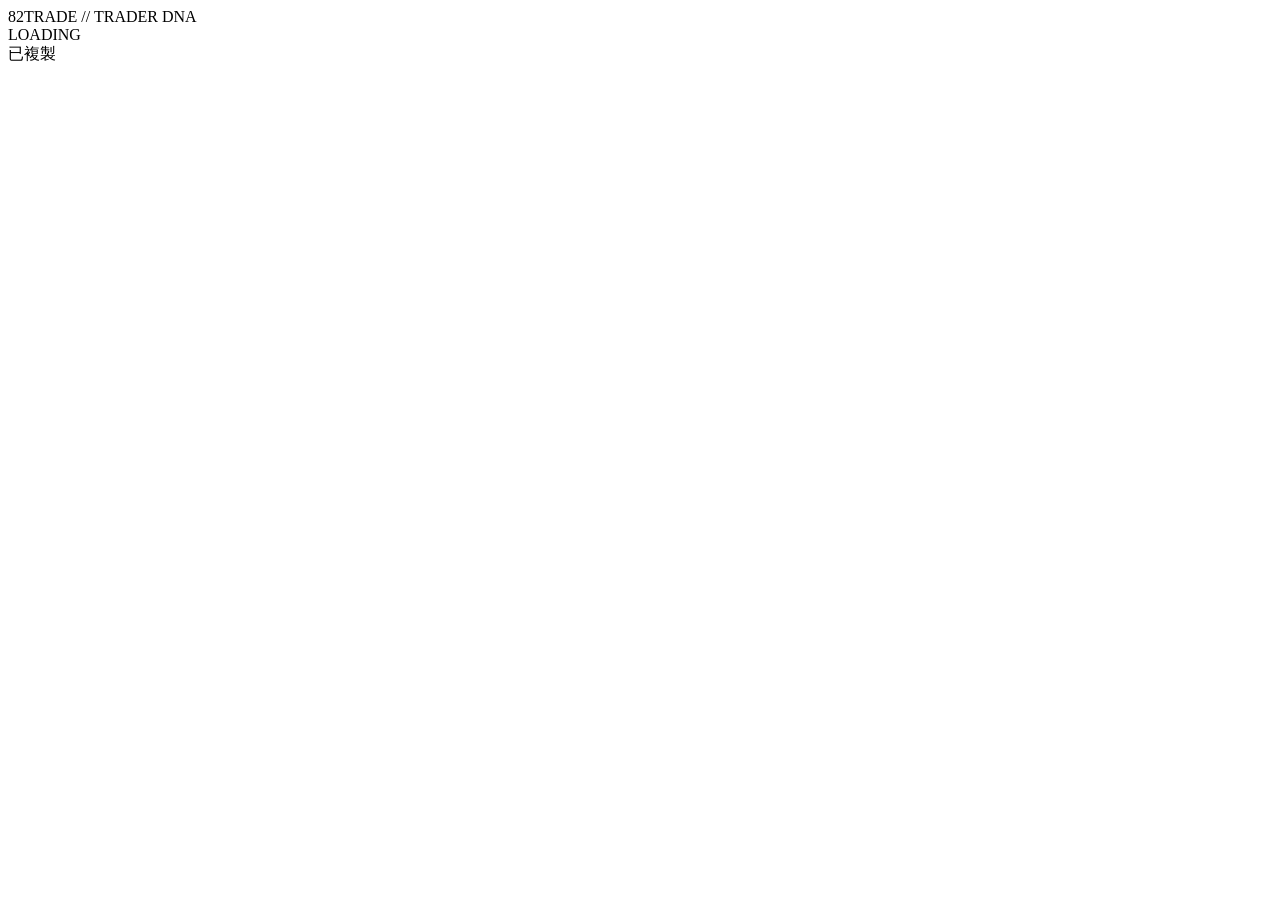
==== v5/index.html @ 25932905 "Preview: add V5 functional entry on production runtime" ====
<!doctype html>
<html lang="zh-Hant">
<head>
<meta charset="utf-8" />
<meta name="viewport" content="width=device-width, initial-scale=1, viewport-fit=cover" />
<meta name="theme-color" content="#efede6" />
<title>82TRADE · 交易 DNA</title>
<meta name="description" content="54 題標準題庫，從六個連續維度辨認你的交易決策傾向。" />
<link rel="stylesheet" href="./styles.css" />
<link rel="stylesheet" href="./styles-responsive.css" />
<link rel="stylesheet" href="./visual-v3.css" />
<link rel="stylesheet" href="./visual-v3-motion.css" />
<link rel="stylesheet" href="./visual-v3-polish.css" />
<link rel="stylesheet" href="./visual-v3-refine.css" />
<link rel="stylesheet" href="./visual-v3-result-depth.css" />
<link rel="stylesheet" href="./visual-v4.css" />
<link rel="stylesheet" href="./visual-v4-result.css" />
<link rel="stylesheet" href="./v5/director-v5-live.css" />
</head>
<body class="v5-functional-preview">
<div class="app"><div class="grain"></div><div class="orb"></div><div class="orb b"></div>
<div class="shell"><div class="topbar"><div class="brand">82TRADE <span>// TRADER DNA</span></div><div class="status" id="status">LOADING</div></div><main class="view" id="view"></main></div>
<div class="toast" id="toast">已複製</div></div>
<script src="./event-persistence.js" defer></script>
<script src="./app.js" defer></script>
<script src="./visual-v3.js" defer></script>
<script src="./visual-v3-refine.js" defer></script>
<script src="./visual-v3-share-card.js" defer></script>
<script src="./visual-v4.js" defer></script>
<script src="./visual-v4-result.js" defer></script>
<script src="./v5/director-v5-live.js" defer></script>

</body></html>
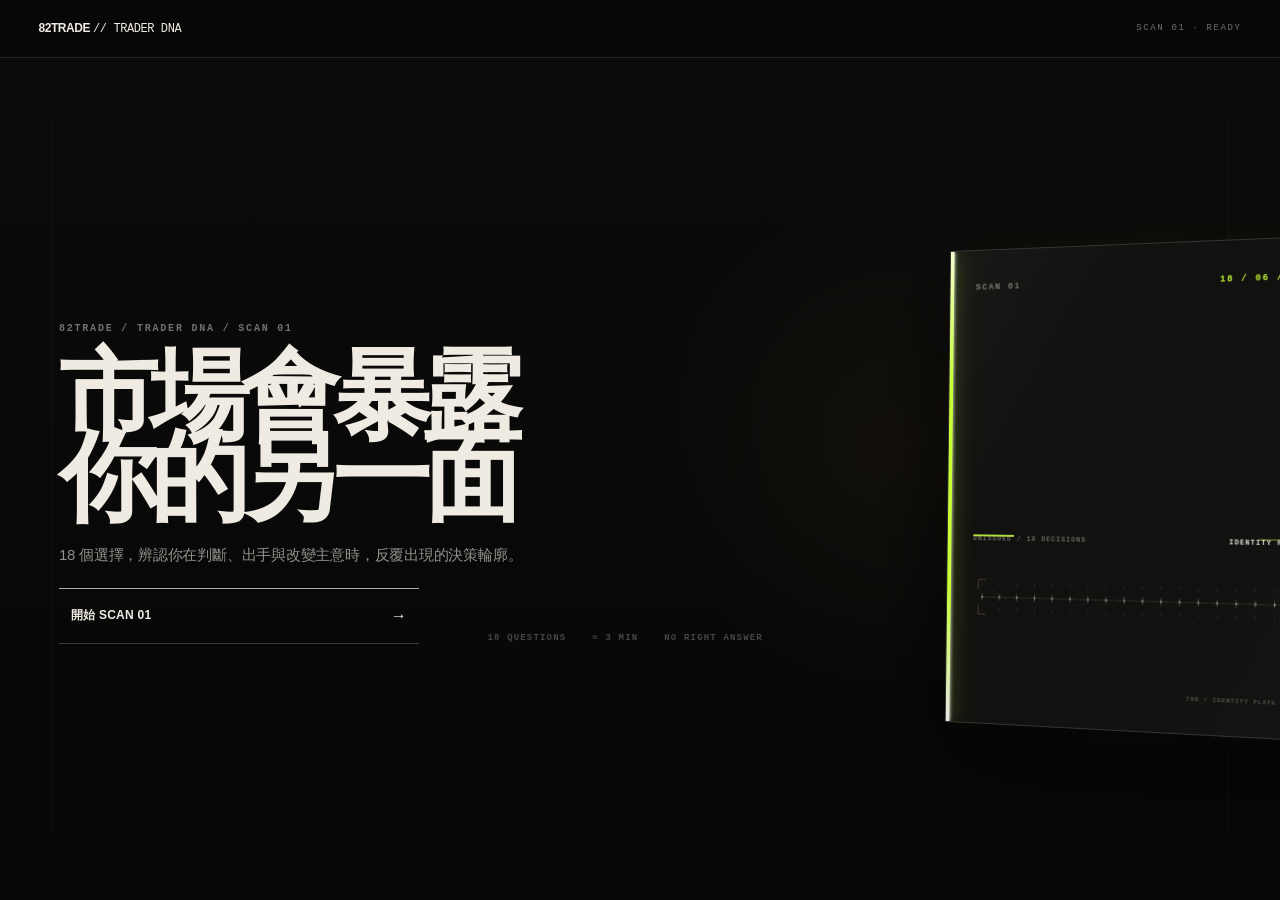
==== commit f960364b: "V5 preview: restore base path to production runtime" ====
--- a/v5/index.html
+++ b/v5/index.html
@@ -3,6 +3,7 @@
 <head>
 <meta charset="utf-8" />
 <meta name="viewport" content="width=device-width, initial-scale=1, viewport-fit=cover" />
+<base href="../">
 <meta name="theme-color" content="#efede6" />
 <title>82TRADE · 交易 DNA</title>
 <meta name="description" content="54 題標準題庫，從六個連續維度辨認你的交易決策傾向。" />
